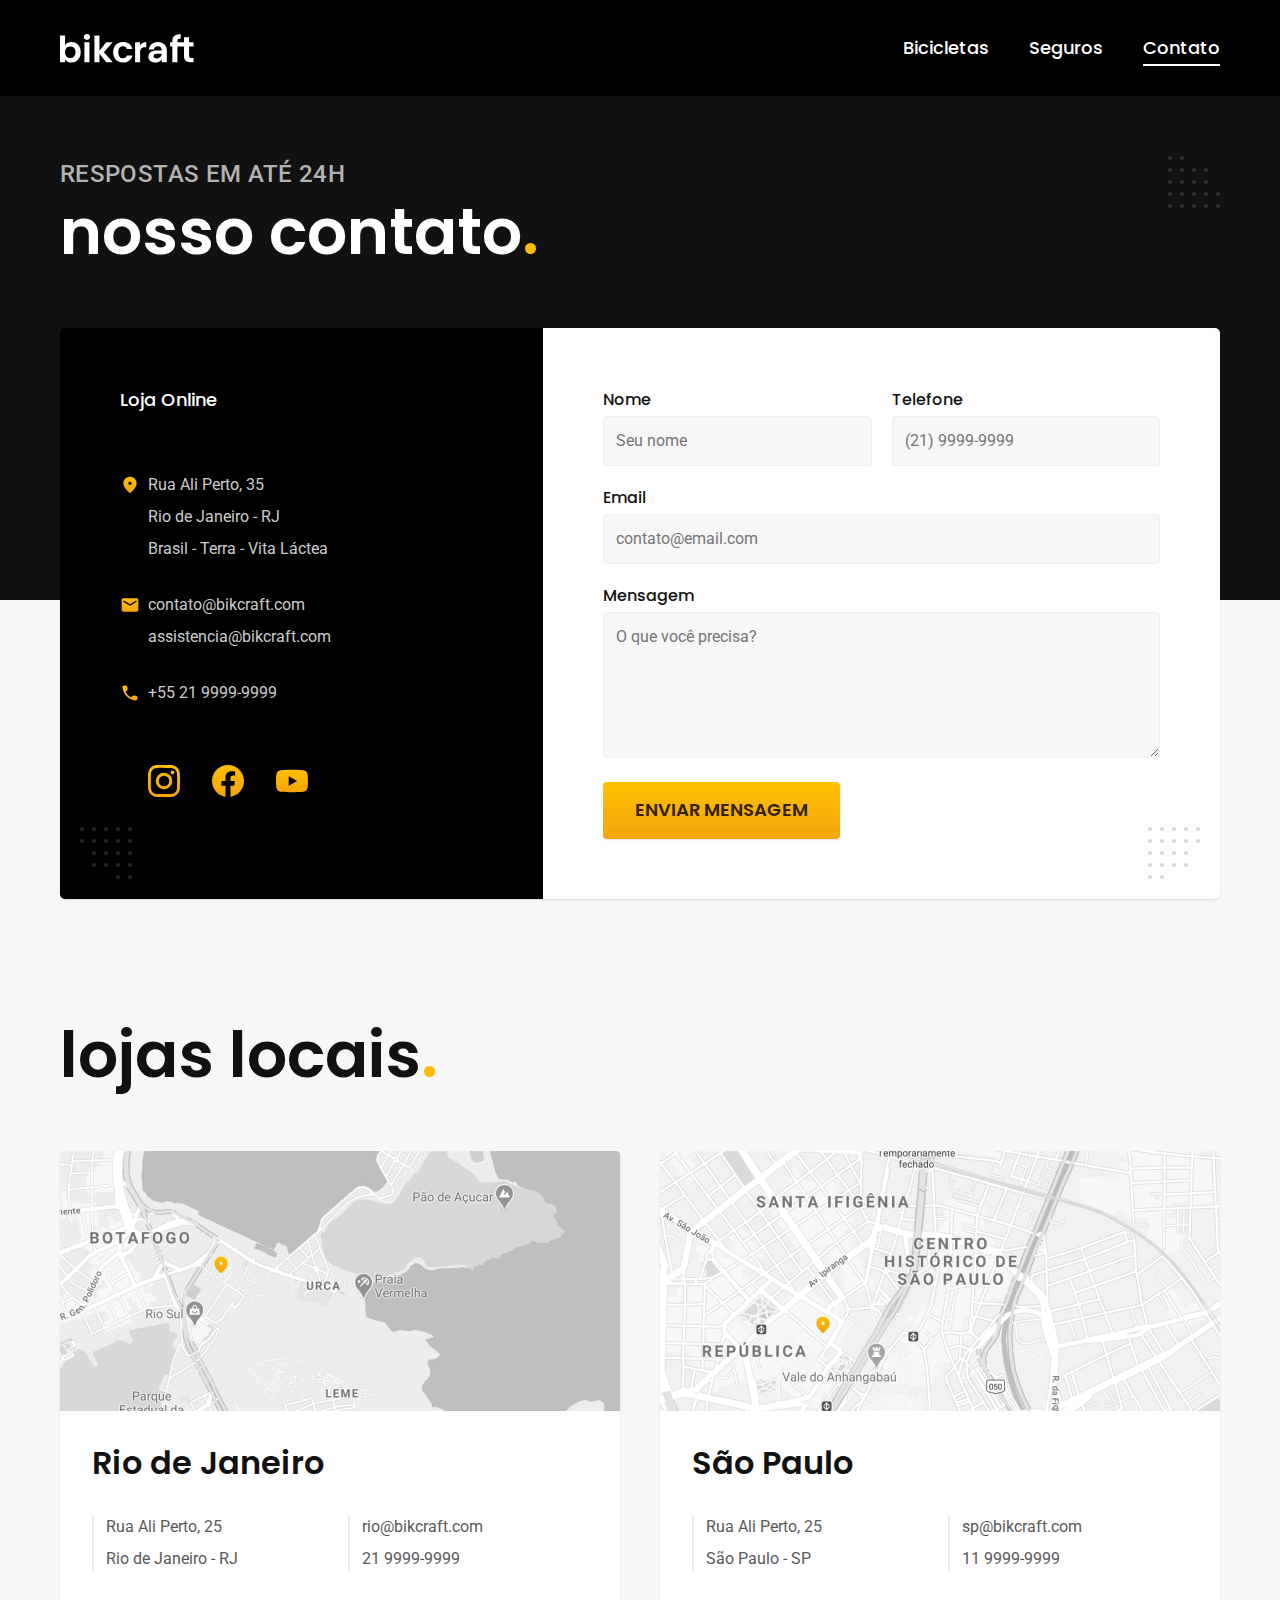
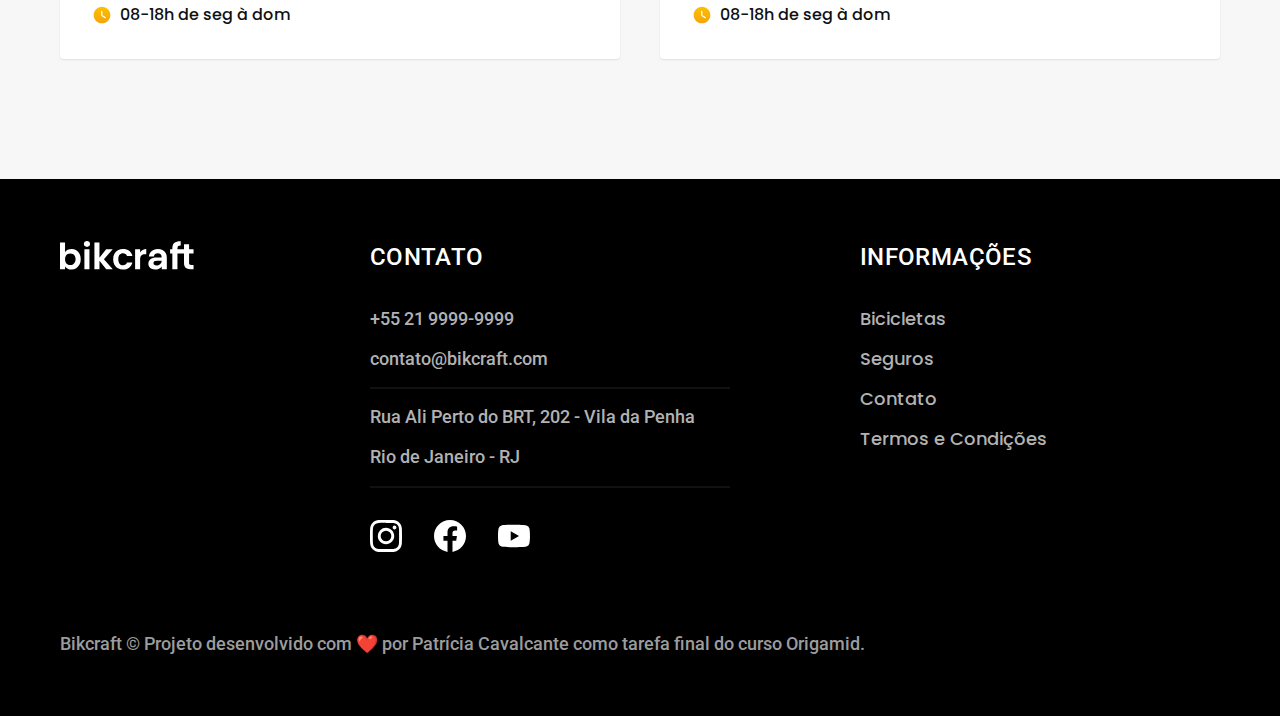
==== contato.html @ 3152bf60 "First commit" ====
<!DOCTYPE html>
<html lang="pt-br">

<head>
  <meta charset="UTF-8">
  <meta name="viewport" content="width=device-width, initial-scale=1.0">
  <title>Contato | Bikcraft</title>
  <meta name="description" content="Bicicletas elétricas de alta precisão e qualidade,  feitas sob medida para o cliente. Explore o mundo na sua velocidade com a Bikcraft.">

  <link rel="icon" href="./favicon.svg" type="image/svg+xml">

  <link href="./css/style.css" rel="preload" as="style">
  <link href="./css/style.css" rel="stylesheet">

  <link rel="preconnect" href="https://fonts.googleapis.com">
  <link rel="preconnect" href="https://fonts.gstatic.com" crossorigin>
  <link href="https://fonts.googleapis.com/css2?family=Merriweather:ital,wght@1,900&family=Poppins:wght@500;600&family=Roboto:wght@400;500&display=swap" rel="stylesheet">
</head>

<body id="contato">
  <header class="header-bg">
    <div class="header container">
      <a href="./">
        <img src="./img/bikcraft.svg" alt="Bikcraft" width="136" height="32">
      </a>
      <nav aria-label="primaria">
        <ul class="header-menu font-1-m cor-0">
          <li><a href="./bicicletas.html">Bicicletas</a></li>
          <li><a href="./seguros.html">Seguros</a></li>
          <li><a href="./contato.html">Contato</a></li>
        </ul>
      </nav>
    </div>
  </header>

  <main>
    <div class="titulo">
      <div class="container">
        <p class="font-2-l-b cor-5">Respostas em até 24h</p>
        <h1 class="font-1-xxl cor-0">nosso contato<span class="cor-p1">.</span></h1>
      </div>
    </div>

    <div class="contato container">
      <section class="contato-dados" aria-label="Endereço">
        <h2 class="cor-0 font-1-m">Loja Online</h2>
        <div class="contato-endereco font-2-s cor-4">
          <p>Rua Ali Perto, 35</p>
          <p>Rio de Janeiro - RJ</p>
          <p>Brasil - Terra - Vita Láctea</p>
        </div>
        <address class="contato-meios font-2-s cor-4">
          <a href="mailto:contato@bikcraft.com">contato@bikcraft.com</a>
          <a href="mailto:assistencia@bikcraft.com">assistencia@bikcraft.com</a>
          <a href="tel:+552199999999">+55 21 9999-9999</a>
        </address>
        <div class="contato-redes">
          <a href="./"><img src="./img/redes/instagram-p.svg" alt="Instagram"></a>
          <a href="./"><img src="./img/redes/facebook-p.svg" alt="Facebook"></a>
          <a href="./"><img src="./img/redes/youtube-p.svg" alt="Youtube"></a>
        </div>
      </section>
      <section class="contato-formulario" aria-label="Formulário">
        <form class="form" action="./">
          <div>
            <label for="nome">Nome</label>
            <input type="text" id="nome" name="nome" placeholder="Seu nome">
          </div>
          <div>
            <label for="telefone">Telefone</label>
            <input type="text" id="telefone" name="telefone" placeholder="(21) 9999-9999">
          </div>
          <div class="col-2">
            <label for="email">Email</label>
            <input type="email" id="email" name="email" placeholder="contato@email.com">
          </div>
          <div class="col-2">
            <label for="mensagem">Mensagem</label>
            <textarea id="mensagem" name="mensagem" placeholder="O que você precisa?" rows="5"></textarea>
          </div>
          <button class="botao col-2">Enviar Mensagem</button>
        </form>
      </section>
    </div>
  </main>

  <article class="lojas container">
    <h2 class="font-1-xxl">lojas locais<span class="cor-p1">.</span></h2>
    <div class="lojas-item">
      <img src="./img/lojas/rj.jpg" alt="mapa marcando o endereço da loja no Rio de Janeiro" width="560" height="260">
      <div class="lojas-conteudo">
        <h3 class="font-1-xl">Rio de Janeiro</h3>
        <div class="lojas-dados font-2-s cor-8">
          <p>Rua Ali Perto, 25</p>
          <p>Rio de Janeiro - RJ</p>
        </div>
        <div class="lojas-dados font-2-s cor-8">
          <a href="mailto:rio@bikcraft.com">rio@bikcraft.com</a>
          <a href="tel:+552199999999">21 9999-9999</a>
        </div>
        <p class="lojas-tempo font-1-s"><img src="./img/icones/horario.svg" alt="">08-18h de seg à dom</p>
      </div>
    </div>
    <div class="lojas-item">
      <img src="./img/lojas/sp.jpg" alt="mapa marcando o endereço da loja no Rio de Janeiro">
      <div class="lojas-conteudo">
        <h3 class="font-1-xl">São Paulo</h3>
        <div class="lojas-dados font-2-s cor-8">
          <p>Rua Ali Perto, 25</p>
          <p>São Paulo - SP</p>
        </div>
        <div class="lojas-dados font-2-s cor-8">
          <a href="mailto:rio@bikcraft.com">sp@bikcraft.com</a>
          <a href="tel:+551199999999">11 9999-9999</a>
        </div>
        <p class="lojas-tempo font-1-s"><img src="./img/icones/horario.svg" alt="">08-18h de seg à dom</p>
      </div>
    </div>
  </article>

  <footer class="footer-bg">
    <div class="footer container">
      <img src="./img/bikcraft.svg" alt="Bikcraft">
      <div class="footer-contato">
        <h3 class="font-2-l-b cor-0">Contato</h3>
        <ul class="font-2-m cor-5">
          <li>+55 21 9999-9999</li>
          <li>contato@bikcraft.com</li>
          <li>Rua Ali Perto do BRT, 202 - Vila da Penha</li>
          <li>Rio de Janeiro - RJ</li>
        </ul>
        <div class="footer-redes">
          <a href="./"><img src="./img/redes/instagram.svg" alt="Instagram"></a>
          <a href="./"><img src="./img/redes/facebook.svg" alt="Facebook"></a>
          <a href="./"><img src="./img/redes/youtube.svg" alt="Youtube"></a>
        </div>
      </div>
      <div class="footer-informacoes">
        <h3 class="font-2-l-b cor-0">Informações</h3>
        <nav>
          <ul class="font-1-m cor-5">
            <li><a href="./bicicletas.html">Bicicletas</a></li>
            <li><a href="./seguros.html">Seguros</a></li>
            <li><a href="./contato.html">Contato</a></li>
            <li><a href="./termos.html">Termos e Condições</a></li>
          </ul>
        </nav>
      </div>
      <p class="font-2-m cor-6 footer-copy">Bikcraft © Projeto desenvolvido com ❤️ por <a href="http://www.patriciacavalcante.tech">Patrícia Cavalcante</a> como tarefa final do curso <a href="https://www.origamid.com/">Origamid.</a></p>
    </div>
  </footer>

  <script src="./js/script.js"></script>
</body>

</html>
---- css/style.css ----
@import "./global/global.css";

/* Utilidades */
@import "./utilidades/tipografia.css";
@import "./utilidades/cores.css";
@import "./utilidades/componentes.css";
@import "./utilidades/formulario.css";
/* @import "./utilidades/simple-anime.css"; */

/* Header e Footer */
@import "./global/header.css";
@import "./global/footer.css";

/* Home */
@import "./home/introducao.css";
@import "./home/tecnologia.css";
@import "./home/parceiros.css";
@import "./home/depoimento.css";

/* Seguros */
@import "./seguros/seguros.css";
@import "./seguros/vantagens.css";
@import "./seguros/perguntas.css";

/* Biciletas */
@import "./bicicletas/bicicletas.css";
@import "./bicicletas/bicicletas-lista.css";

/* Bicileta */
@import "./bicicleta/bicicleta.css";
@import "./bicicleta/seguro.css";

/* Contato */
@import "./contato/contato.css";
@import "./contato/lojas.css";

/* Orçamento */
@import "./orcamento/orcamento.css";

/* Termos */
@import "./termos/termos.css";
---- css/style.css ----
@import "./global/global.css";

/* Utilidades */
@import "./utilidades/tipografia.css";
@import "./utilidades/cores.css";
@import "./utilidades/componentes.css";
@import "./utilidades/formulario.css";
/* @import "./utilidades/simple-anime.css"; */

/* Header e Footer */
@import "./global/header.css";
@import "./global/footer.css";

/* Home */
@import "./home/introducao.css";
@import "./home/tecnologia.css";
@import "./home/parceiros.css";
@import "./home/depoimento.css";

/* Seguros */
@import "./seguros/seguros.css";
@import "./seguros/vantagens.css";
@import "./seguros/perguntas.css";

/* Biciletas */
@import "./bicicletas/bicicletas.css";
@import "./bicicletas/bicicletas-lista.css";

/* Bicileta */
@import "./bicicleta/bicicleta.css";
@import "./bicicleta/seguro.css";

/* Contato */
@import "./contato/contato.css";
@import "./contato/lojas.css";

/* Orçamento */
@import "./orcamento/orcamento.css";

/* Termos */
@import "./termos/termos.css";
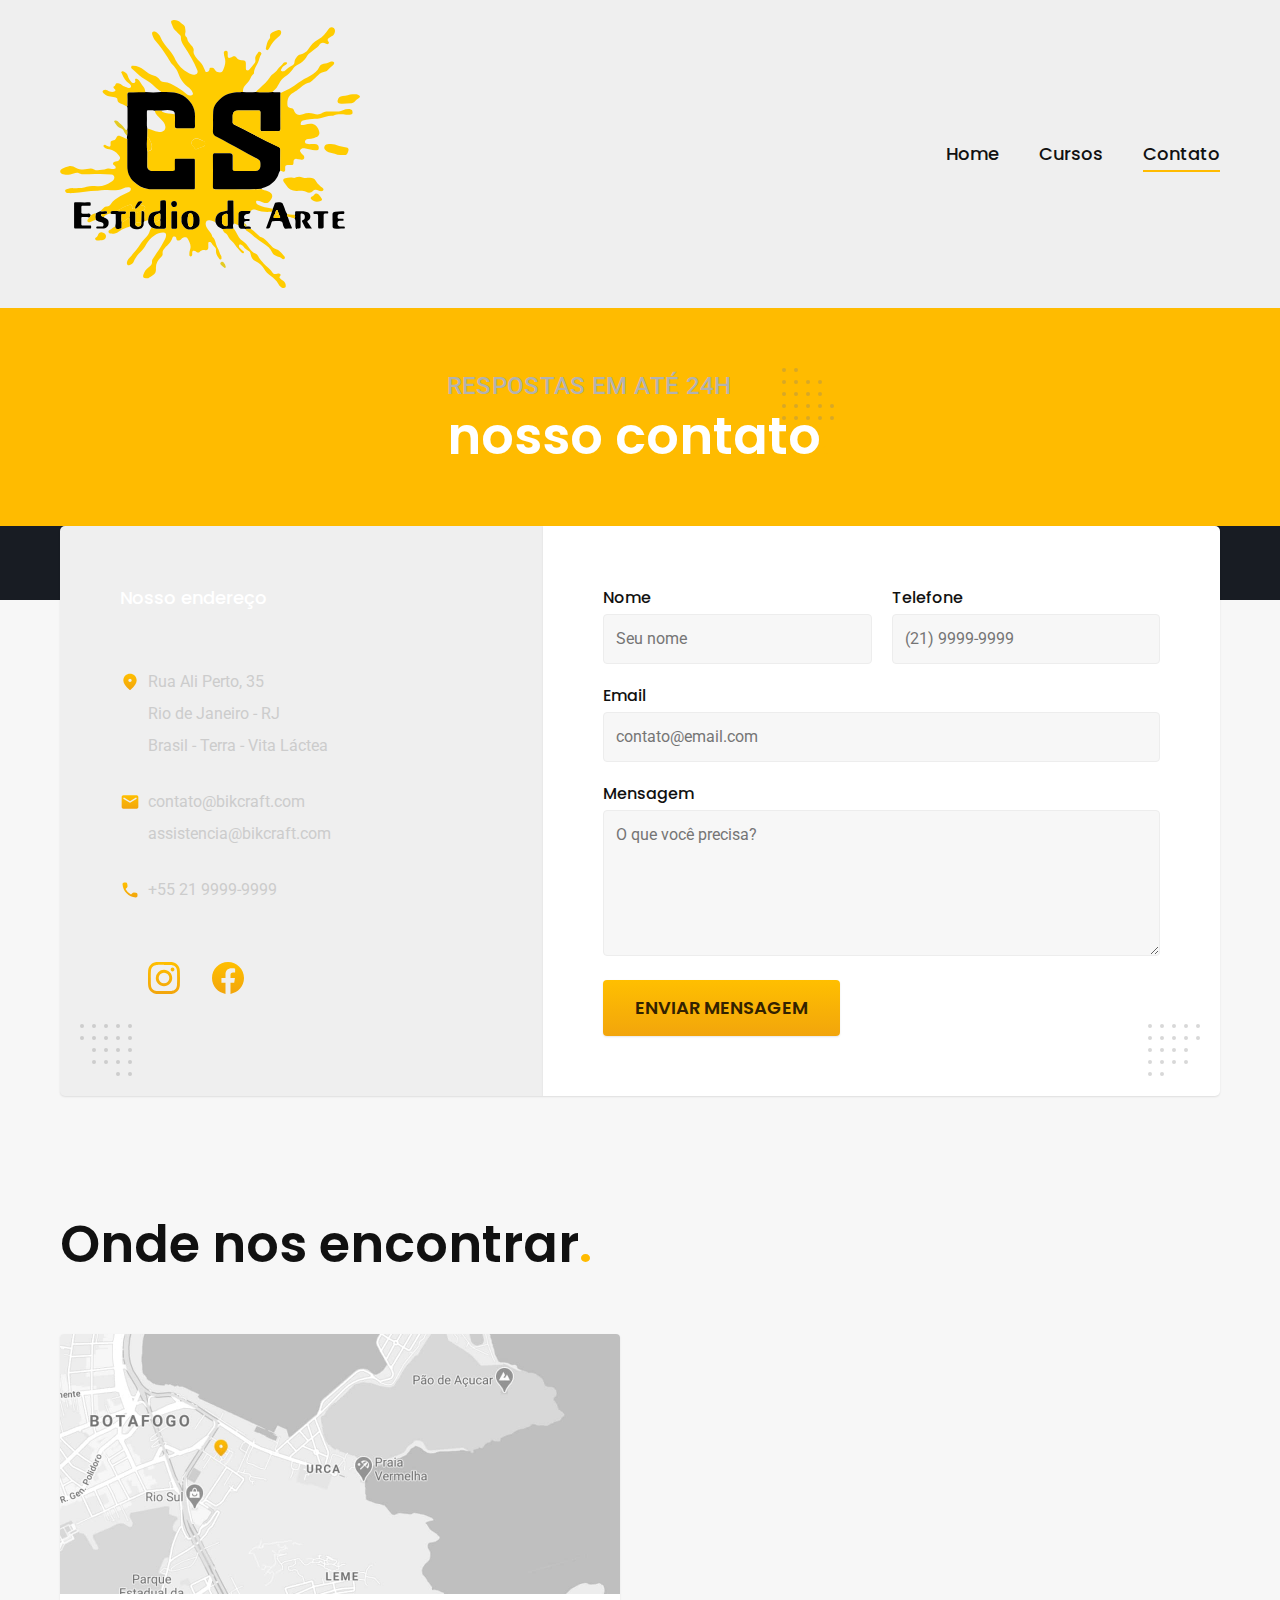
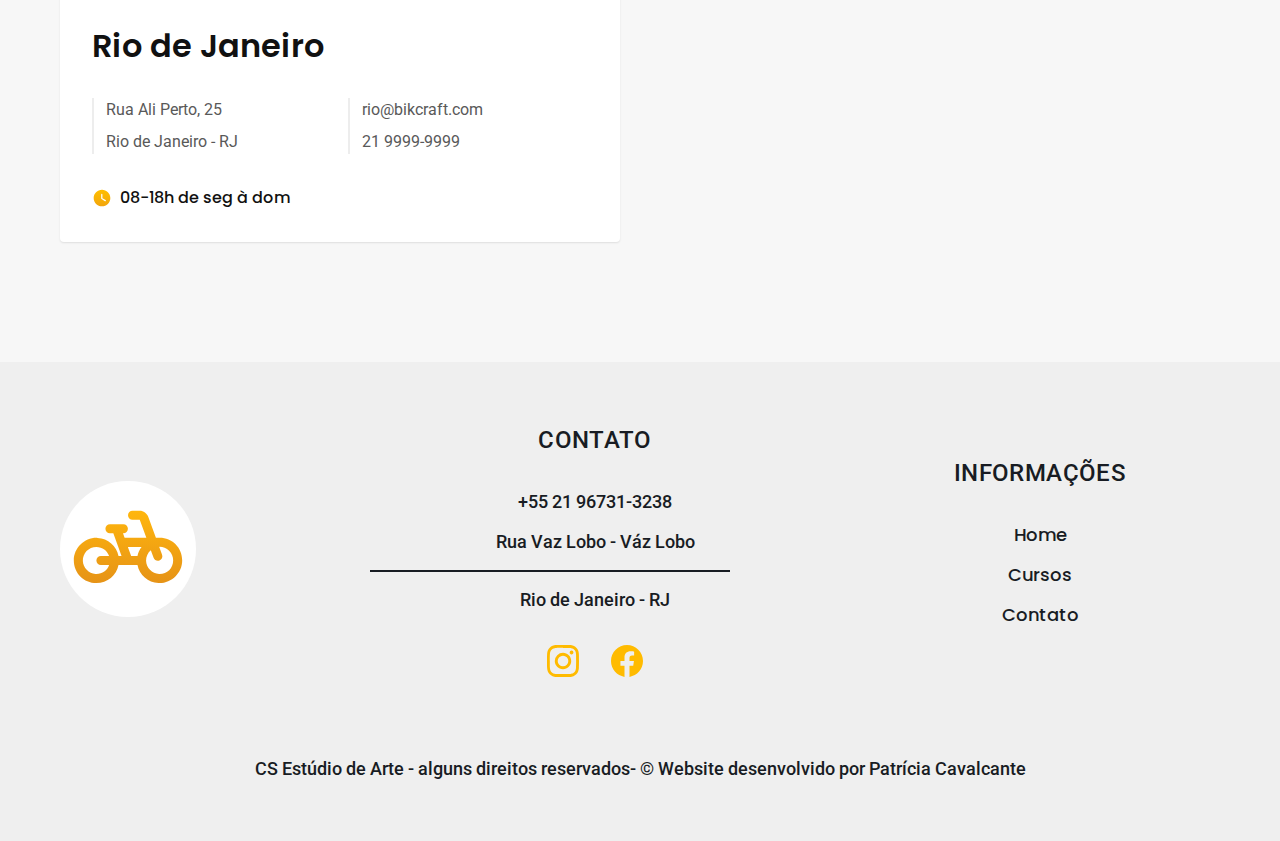
==== commit 8315c399: "first commit" ====
--- a/contato.html
+++ b/contato.html
@@ -5,8 +5,7 @@
   <meta charset="UTF-8">
   <meta name="viewport" content="width=device-width, initial-scale=1.0">
   <title>Contato | Bikcraft</title>
-  <meta name="description" content="Bicicletas elétricas de alta precisão e qualidade,  feitas sob medida para o cliente. Explore o mundo na sua velocidade com a Bikcraft.">
-
+  <meta name="description" content="Curso de desenho Rio de Janeiro, cursos de desenho para todos os níveis, oficinas de artes e um espaço inspirador em nosso ateliê de arte, curso de desenho Vaz Lobo, curso de desenho Zona Norte, Rio de Janeiro, pintura à óleo, grafite, aquarela, fotografia, tatutagem, curso de tatuagem zona norte Rio de Janeiro, curso de anime, manga e cartoon.">
   <link rel="icon" href="./favicon.svg" type="image/svg+xml">
 
   <link href="./css/style.css" rel="preload" as="style">
@@ -21,12 +20,12 @@
   <header class="header-bg">
     <div class="header container">
       <a href="./">
-        <img src="./img/bikcraft.svg" alt="Bikcraft" width="136" height="32">
+        <img src="./img/logoCS.svg" alt="CS-Estudio" width="136" height="32">
       </a>
       <nav aria-label="primaria">
-        <ul class="header-menu font-1-m cor-0">
-          <li><a href="./bicicletas.html">Bicicletas</a></li>
-          <li><a href="./seguros.html">Seguros</a></li>
+        <ul class="header-menu font-1-m cor-12">
+          <li><a href="./index.html">Home</a></li>
+          <li><a href="./cursos.html">Cursos</a></li>
           <li><a href="./contato.html">Contato</a></li>
         </ul>
       </nav>
@@ -43,7 +42,7 @@
 
     <div class="contato container">
       <section class="contato-dados" aria-label="Endereço">
-        <h2 class="cor-0 font-1-m">Loja Online</h2>
+        <h2 class="cor-0 font-1-m">Nosso endereço</h2>
         <div class="contato-endereco font-2-s cor-4">
           <p>Rua Ali Perto, 35</p>
           <p>Rio de Janeiro - RJ</p>
@@ -57,7 +56,7 @@
         <div class="contato-redes">
           <a href="./"><img src="./img/redes/instagram-p.svg" alt="Instagram"></a>
           <a href="./"><img src="./img/redes/facebook-p.svg" alt="Facebook"></a>
-          <a href="./"><img src="./img/redes/youtube-p.svg" alt="Youtube"></a>
+      
         </div>
       </section>
       <section class="contato-formulario" aria-label="Formulário">
@@ -85,7 +84,7 @@
   </main>
 
   <article class="lojas container">
-    <h2 class="font-1-xxl">lojas locais<span class="cor-p1">.</span></h2>
+    <h2 class="font-1-xxl">Onde nos encontrar<span class="cor-p1">.</span></h2>
     <div class="lojas-item">
       <img src="./img/lojas/rj.jpg" alt="mapa marcando o endereço da loja no Rio de Janeiro" width="560" height="260">
       <div class="lojas-conteudo">
@@ -101,54 +100,40 @@
         <p class="lojas-tempo font-1-s"><img src="./img/icones/horario.svg" alt="">08-18h de seg à dom</p>
       </div>
     </div>
-    <div class="lojas-item">
-      <img src="./img/lojas/sp.jpg" alt="mapa marcando o endereço da loja no Rio de Janeiro">
-      <div class="lojas-conteudo">
-        <h3 class="font-1-xl">São Paulo</h3>
-        <div class="lojas-dados font-2-s cor-8">
-          <p>Rua Ali Perto, 25</p>
-          <p>São Paulo - SP</p>
-        </div>
-        <div class="lojas-dados font-2-s cor-8">
-          <a href="mailto:rio@bikcraft.com">sp@bikcraft.com</a>
-          <a href="tel:+551199999999">11 9999-9999</a>
-        </div>
-        <p class="lojas-tempo font-1-s"><img src="./img/icones/horario.svg" alt="">08-18h de seg à dom</p>
-      </div>
+  
     </div>
   </article>
-
   <footer class="footer-bg">
     <div class="footer container">
-      <img src="./img/bikcraft.svg" alt="Bikcraft">
+      <img src="./favicon.svg" alt="CS-Estudio logotipo" width="136" height="32">
       <div class="footer-contato">
-        <h3 class="font-2-l-b cor-0">Contato</h3>
-        <ul class="font-2-m cor-5">
-          <li>+55 21 9999-9999</li>
-          <li>contato@bikcraft.com</li>
-          <li>Rua Ali Perto do BRT, 202 - Vila da Penha</li>
+        <h3 class="font-2-l-b cor-13">Contato</h3>
+        <ul class="font-2-m cor-13">
+          <li><a href="https://api.whatsapp.com/send?phone=5521967313238" target="_blank">+55 21 96731-3238</a></li>
+         
+          <li>Rua Vaz Lobo - Váz Lobo </li>
           <li>Rio de Janeiro - RJ</li>
         </ul>
         <div class="footer-redes">
-          <a href="./"><img src="./img/redes/instagram.svg" alt="Instagram"></a>
-          <a href="./"><img src="./img/redes/facebook.svg" alt="Facebook"></a>
-          <a href="./"><img src="./img/redes/youtube.svg" alt="Youtube"></a>
+          <a target="_blank"href="https://www.instagram.com/csestudiode/"><img  src="./img/redes/instagram.svg" alt="Instagram" width="32" height="32"></a>
+          <a target="_blank"href="https://www.facebook.com/csestudioarterj/?locale=pt_BR"><img src="./img/redes/facebook.svg" alt="Facebook" width="32" height="32"></a>
+      
         </div>
       </div>
       <div class="footer-informacoes">
-        <h3 class="font-2-l-b cor-0">Informações</h3>
+        <h3 class="font-2-l-b cor-13">Informações</h3>
         <nav>
-          <ul class="font-1-m cor-5">
-            <li><a href="./bicicletas.html">Bicicletas</a></li>
-            <li><a href="./seguros.html">Seguros</a></li>
+          <ul class="font-1-m cor-13">
+            <li><a href="./index.html">Home</a></li>
+            <li><a href="./cursos.html">Cursos</a></li>
             <li><a href="./contato.html">Contato</a></li>
-            <li><a href="./termos.html">Termos e Condições</a></li>
           </ul>
         </nav>
       </div>
-      <p class="font-2-m cor-6 footer-copy">Bikcraft © Projeto desenvolvido com ❤️ por <a href="http://www.patriciacavalcante.tech">Patrícia Cavalcante</a> como tarefa final do curso <a href="https://www.origamid.com/">Origamid.</a></p>
+      <p class="font-2-m cor-13 footer-copy">CS Estúdio de Arte - alguns direitos reservados- © Website desenvolvido por <a href="http://www.patticavalcante.com.br">Patrícia Cavalcante</a> </p>
     </div>
   </footer>
+  
 
   <script src="./js/script.js"></script>
 </body>
--- a/css/style.css
+++ b/css/style.css
@@ -22,13 +22,13 @@
 @import "./seguros/vantagens.css";
 @import "./seguros/perguntas.css";
 
-/* Biciletas */
-@import "./bicicletas/bicicletas.css";
-@import "./bicicletas/bicicletas-lista.css";
+/* cursos*/
+@import "./cursos/cursos.css";
+@import "./cursos/cursos-lista.css";
 
-/* Bicileta */
-@import "./bicicleta/bicicleta.css";
-@import "./bicicleta/seguro.css";
+/* curs */
+@import "./curso/cursos.css";
+@import "./curso/curso.css";
 
 /* Contato */
 @import "./contato/contato.css";
--- a/css/style.css
+++ b/css/style.css
@@ -22,13 +22,13 @@
 @import "./seguros/vantagens.css";
 @import "./seguros/perguntas.css";
 
-/* Biciletas */
-@import "./bicicletas/bicicletas.css";
-@import "./bicicletas/bicicletas-lista.css";
+/* cursos*/
+@import "./cursos/cursos.css";
+@import "./cursos/cursos-lista.css";
 
-/* Bicileta */
-@import "./bicicleta/bicicleta.css";
-@import "./bicicleta/seguro.css";
+/* curs */
+@import "./curso/cursos.css";
+@import "./curso/curso.css";
 
 /* Contato */
 @import "./contato/contato.css";
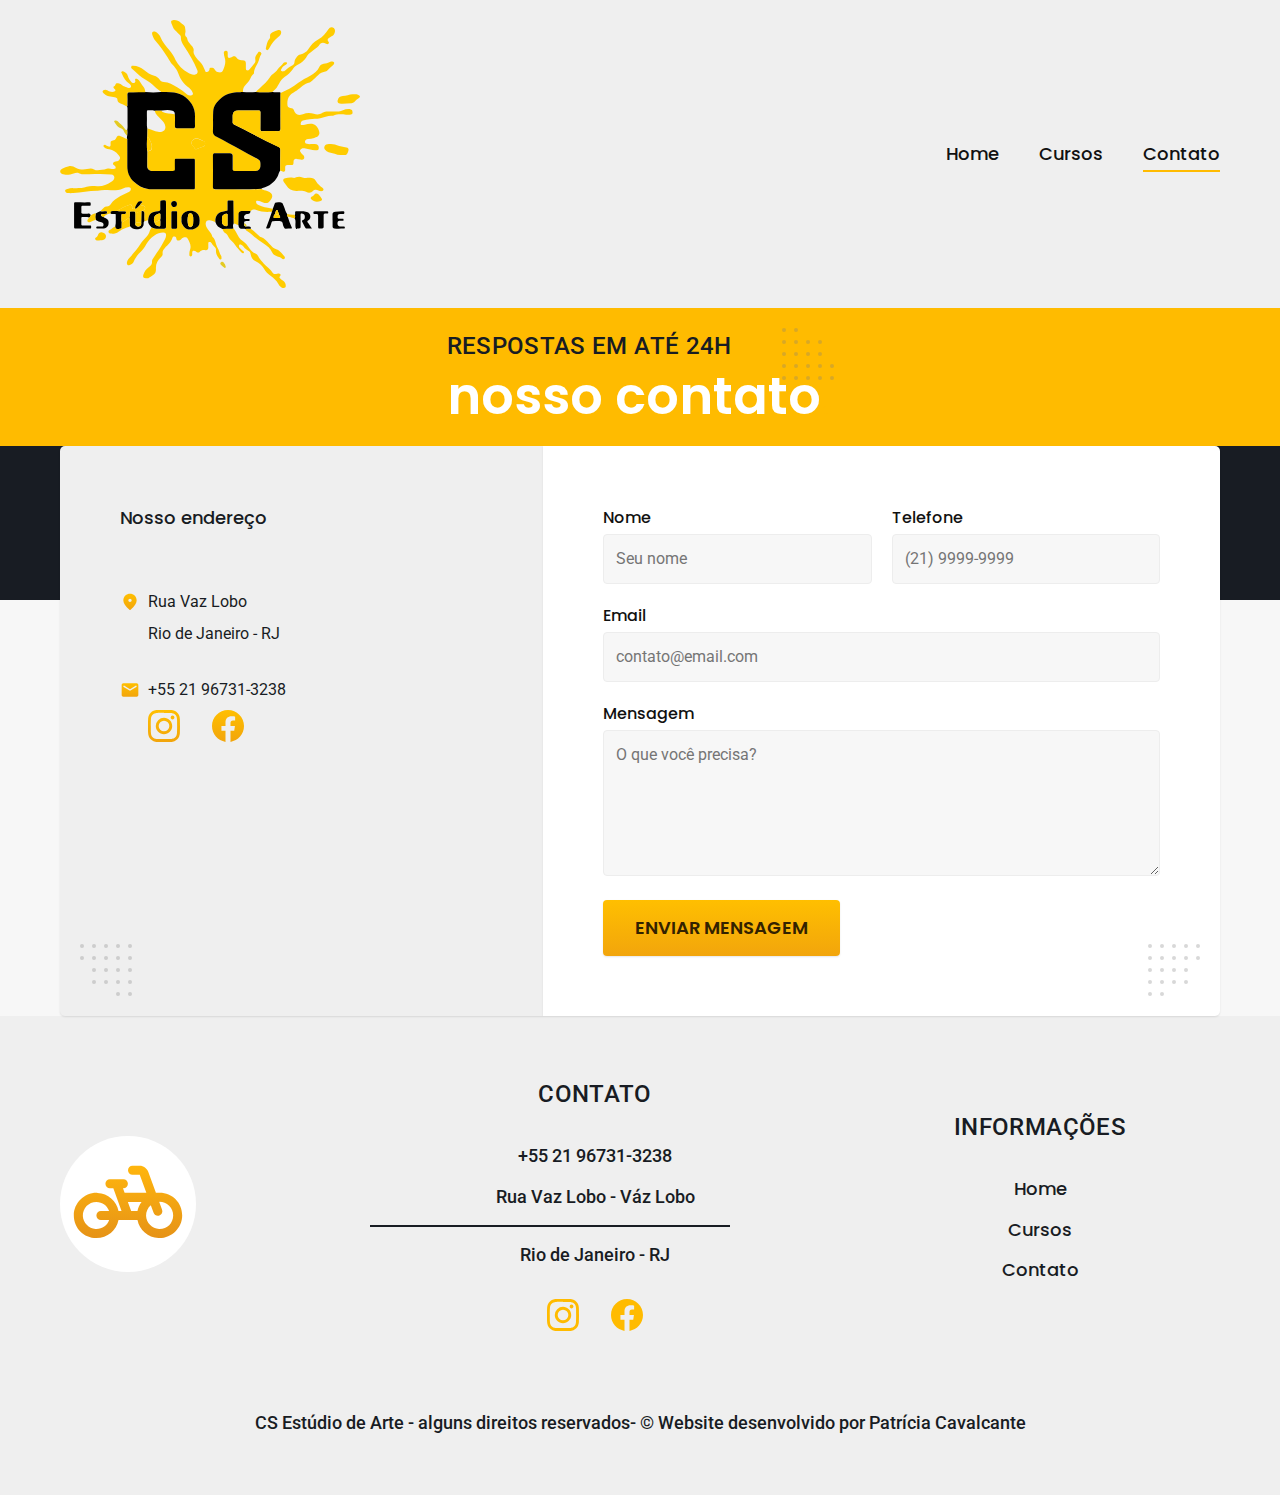
==== commit a1942385: "alterações" ====
--- a/contato.html
+++ b/contato.html
@@ -1,10 +1,10 @@
 <!DOCTYPE html>
-<html lang="pt-br">
+<html lang="pt-BR">
 
 <head>
   <meta charset="UTF-8">
   <meta name="viewport" content="width=device-width, initial-scale=1.0">
-  <title>Contato | Bikcraft</title>
+  <title>Contato | CS Estúdio de arte </title>
   <meta name="description" content="Curso de desenho Rio de Janeiro, cursos de desenho para todos os níveis, oficinas de artes e um espaço inspirador em nosso ateliê de arte, curso de desenho Vaz Lobo, curso de desenho Zona Norte, Rio de Janeiro, pintura à óleo, grafite, aquarela, fotografia, tatutagem, curso de tatuagem zona norte Rio de Janeiro, curso de anime, manga e cartoon.">
   <link rel="icon" href="./favicon.svg" type="image/svg+xml">
 
@@ -35,23 +35,20 @@
   <main>
     <div class="titulo">
       <div class="container">
-        <p class="font-2-l-b cor-5">Respostas em até 24h</p>
+        <p class="font-2-l-b cor-13">Respostas em até 24h</p>
         <h1 class="font-1-xxl cor-0">nosso contato<span class="cor-p1">.</span></h1>
       </div>
     </div>
 
     <div class="contato container">
       <section class="contato-dados" aria-label="Endereço">
-        <h2 class="cor-0 font-1-m">Nosso endereço</h2>
-        <div class="contato-endereco font-2-s cor-4">
-          <p>Rua Ali Perto, 35</p>
+        <h2 class="cor-13 font-1-m">Nosso endereço</h2>
+        <div class="contato-endereco font-2-s cor-13">
+          <p>Rua Vaz Lobo</p>
           <p>Rio de Janeiro - RJ</p>
-          <p>Brasil - Terra - Vita Láctea</p>
         </div>
-        <address class="contato-meios font-2-s cor-4">
-          <a href="mailto:contato@bikcraft.com">contato@bikcraft.com</a>
-          <a href="mailto:assistencia@bikcraft.com">assistencia@bikcraft.com</a>
-          <a href="tel:+552199999999">+55 21 9999-9999</a>
+        <address class="contato-meios font-2-s cor-13">
+          <a href="tel:+552199999999">+55 21 96731-3238</a>
         </address>
         <div class="contato-redes">
           <a href="./"><img src="./img/redes/instagram-p.svg" alt="Instagram"></a>
@@ -83,23 +80,6 @@
     </div>
   </main>
 
-  <article class="lojas container">
-    <h2 class="font-1-xxl">Onde nos encontrar<span class="cor-p1">.</span></h2>
-    <div class="lojas-item">
-      <img src="./img/lojas/rj.jpg" alt="mapa marcando o endereço da loja no Rio de Janeiro" width="560" height="260">
-      <div class="lojas-conteudo">
-        <h3 class="font-1-xl">Rio de Janeiro</h3>
-        <div class="lojas-dados font-2-s cor-8">
-          <p>Rua Ali Perto, 25</p>
-          <p>Rio de Janeiro - RJ</p>
-        </div>
-        <div class="lojas-dados font-2-s cor-8">
-          <a href="mailto:rio@bikcraft.com">rio@bikcraft.com</a>
-          <a href="tel:+552199999999">21 9999-9999</a>
-        </div>
-        <p class="lojas-tempo font-1-s"><img src="./img/icones/horario.svg" alt="">08-18h de seg à dom</p>
-      </div>
-    </div>
   
     </div>
   </article>
